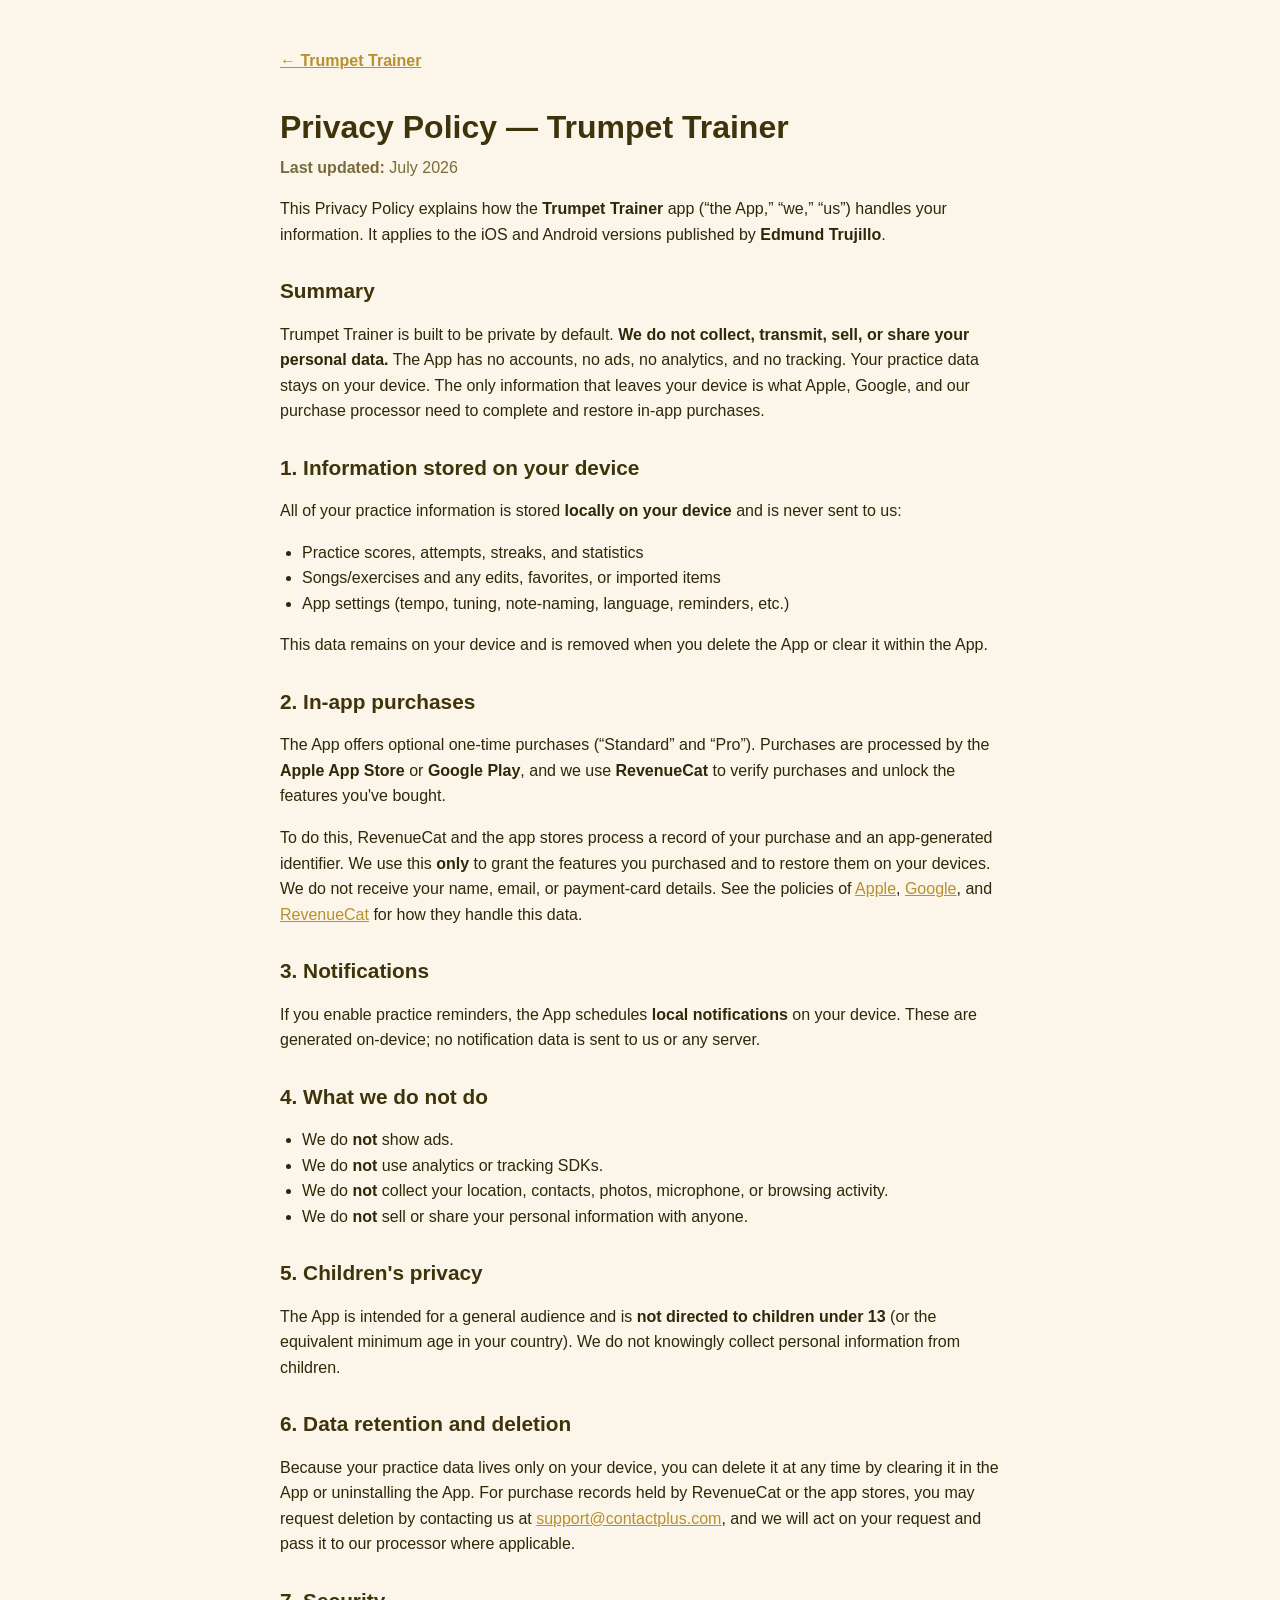
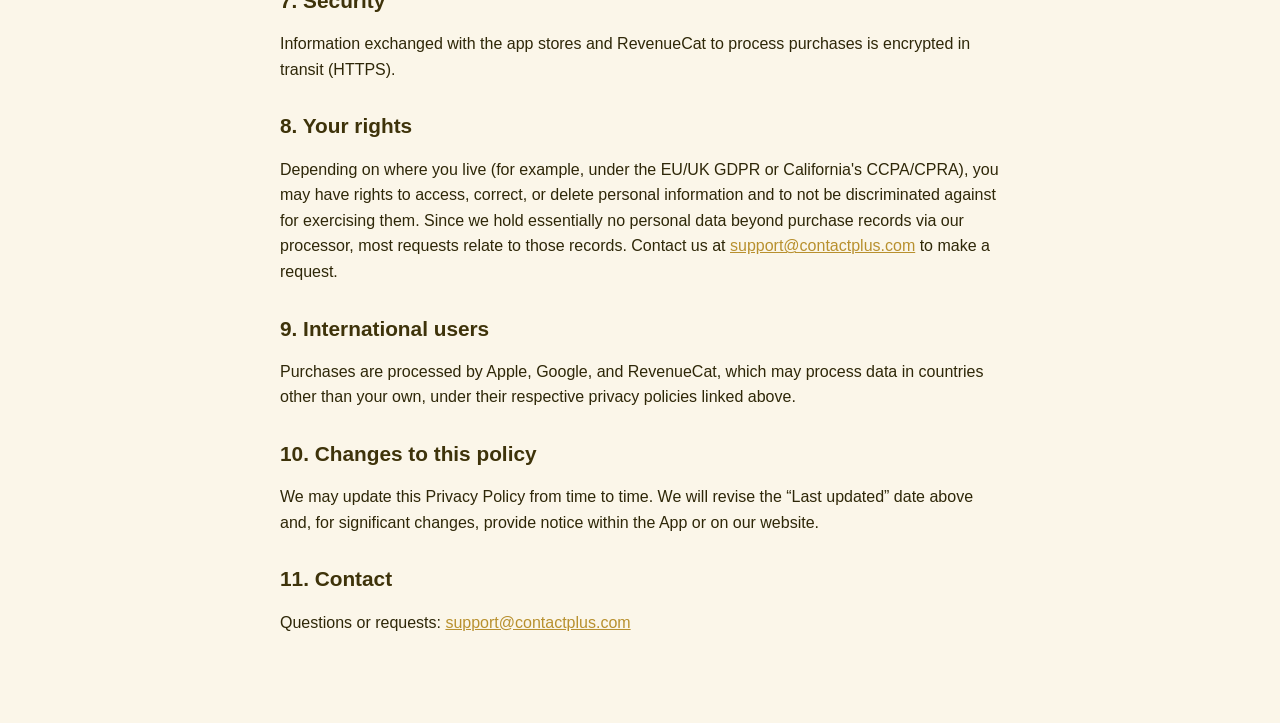
==== privacy.html @ 67b4b581 "Trumpet Trainer website" ====
<!DOCTYPE html>
<html lang="en">
<head>
  <meta charset="UTF-8" />
  <meta name="viewport" content="width=device-width, initial-scale=1.0" />
  <title>Privacy Policy — Trumpet Trainer</title>
  <meta name="description" content="Privacy Policy for the Trumpet Trainer app." />
  <link rel="stylesheet" href="styles.css" />
</head>
<body>
  <!--
    Fill these before publishing:
      [DATE]                    – effective / last-updated date
      [ContactPlus / ...]       – your legal/business name
      support@contactplus.com   – your support + data-request email
      [mailing address ...]     – optional postal address
  -->
  <article class="doc">
    <a class="back" href="/">← Trumpet Trainer</a>
    <h1>Privacy Policy — Trumpet Trainer</h1>
    <p class="updated"><strong>Last updated:</strong> July 2026</p>

    <p>This Privacy Policy explains how the <strong>Trumpet Trainer</strong> app
    (“the App,” “we,” “us”) handles your information. It applies to the iOS and
    Android versions published by <strong>Edmund Trujillo</strong>.</p>

    <h2>Summary</h2>
    <p>Trumpet Trainer is built to be private by default. <strong>We do not
    collect, transmit, sell, or share your personal data.</strong> The App has no
    accounts, no ads, no analytics, and no tracking. Your practice data stays on
    your device. The only information that leaves your device is what Apple,
    Google, and our purchase processor need to complete and restore in-app
    purchases.</p>

    <h2>1. Information stored on your device</h2>
    <p>All of your practice information is stored <strong>locally on your
    device</strong> and is never sent to us:</p>
    <ul>
      <li>Practice scores, attempts, streaks, and statistics</li>
      <li>Songs/exercises and any edits, favorites, or imported items</li>
      <li>App settings (tempo, tuning, note-naming, language, reminders, etc.)</li>
    </ul>
    <p>This data remains on your device and is removed when you delete the App or
    clear it within the App.</p>

    <h2>2. In-app purchases</h2>
    <p>The App offers optional one-time purchases (“Standard” and “Pro”).
    Purchases are processed by the <strong>Apple App Store</strong> or
    <strong>Google Play</strong>, and we use <strong>RevenueCat</strong> to
    verify purchases and unlock the features you've bought.</p>
    <p>To do this, RevenueCat and the app stores process a record of your purchase
    and an app-generated identifier. We use this <strong>only</strong> to grant
    the features you purchased and to restore them on your devices. We do not
    receive your name, email, or payment-card details. See the policies of
    <a href="https://www.apple.com/legal/privacy/">Apple</a>,
    <a href="https://policies.google.com/privacy">Google</a>, and
    <a href="https://www.revenuecat.com/privacy">RevenueCat</a> for how they
    handle this data.</p>

    <h2>3. Notifications</h2>
    <p>If you enable practice reminders, the App schedules <strong>local
    notifications</strong> on your device. These are generated on-device; no
    notification data is sent to us or any server.</p>

    <h2>4. What we do not do</h2>
    <ul>
      <li>We do <strong>not</strong> show ads.</li>
      <li>We do <strong>not</strong> use analytics or tracking SDKs.</li>
      <li>We do <strong>not</strong> collect your location, contacts, photos, microphone, or browsing activity.</li>
      <li>We do <strong>not</strong> sell or share your personal information with anyone.</li>
    </ul>

    <h2>5. Children's privacy</h2>
    <p>The App is intended for a general audience and is <strong>not directed to
    children under 13</strong> (or the equivalent minimum age in your country).
    We do not knowingly collect personal information from children.</p>

    <h2>6. Data retention and deletion</h2>
    <p>Because your practice data lives only on your device, you can delete it at
    any time by clearing it in the App or uninstalling the App. For purchase
    records held by RevenueCat or the app stores, you may request deletion by
    contacting us at <a href="mailto:support@contactplus.com">support@contactplus.com</a>,
    and we will act on your request and pass it to our processor where applicable.</p>

    <h2>7. Security</h2>
    <p>Information exchanged with the app stores and RevenueCat to process
    purchases is encrypted in transit (HTTPS).</p>

    <h2>8. Your rights</h2>
    <p>Depending on where you live (for example, under the EU/UK GDPR or
    California's CCPA/CPRA), you may have rights to access, correct, or delete
    personal information and to not be discriminated against for exercising them.
    Since we hold essentially no personal data beyond purchase records via our
    processor, most requests relate to those records. Contact us at
    <a href="mailto:support@contactplus.com">support@contactplus.com</a> to make a request.</p>

    <h2>9. International users</h2>
    <p>Purchases are processed by Apple, Google, and RevenueCat, which may process
    data in countries other than your own, under their respective privacy policies
    linked above.</p>

    <h2>10. Changes to this policy</h2>
    <p>We may update this Privacy Policy from time to time. We will revise the
    “Last updated” date above and, for significant changes, provide notice within
    the App or on our website.</p>

    <h2>11. Contact</h2>
    <p>Questions or requests: <a href="mailto:support@contactplus.com">support@contactplus.com</a><br />
    </p>
  </article>
</body>
</html>
---- styles.css ----
/* Trumpet Trainer — landing site. Brass/cream theme matching the app. */
:root {
  --brass: #b8902e;
  --brass-bright: #c9a227;
  --ink: #2e2708;
  --heading: #3e330a;
  --cream: #fbf6e9;
  --cream-alt: #f4ecd6;
  --card: #fffdf6;
  --line: #e6dcbf;
  --max: 1040px;
}

* { box-sizing: border-box; }
html { scroll-behavior: smooth; }
body {
  margin: 0;
  font-family: -apple-system, BlinkMacSystemFont, "Segoe UI", Roboto, Helvetica, Arial, sans-serif;
  color: var(--ink);
  background: var(--cream);
  line-height: 1.6;
}
.wrap { max-width: var(--max); margin: 0 auto; padding: 0 20px; }
a { color: var(--brass); text-decoration: none; }
a:hover { text-decoration: underline; }
h1, h2, h3 { color: var(--heading); line-height: 1.2; }

/* Header */
.site-header {
  position: sticky; top: 0; z-index: 10;
  background: rgba(251, 246, 233, 0.92);
  backdrop-filter: saturate(180%) blur(8px);
  border-bottom: 1px solid var(--line);
}
.nav { display: flex; align-items: center; justify-content: space-between; height: 60px; }
.brand { font-weight: 800; font-size: 1.15rem; color: var(--heading); }
.nav nav a { margin-left: 18px; color: var(--ink); font-weight: 600; font-size: 0.95rem; }

/* Hero */
.hero {
  padding: 72px 0 56px;
  background: linear-gradient(180deg, #fff8e4 0%, var(--cream) 100%);
  border-bottom: 1px solid var(--line);
  text-align: center;
}
.hero h1 { font-size: clamp(2rem, 5vw, 3.1rem); margin: 0 0 16px; }
.lede { font-size: 1.2rem; max-width: 680px; margin: 0 auto 28px; }
.fineprint { color: #7a6b3a; font-size: 0.9rem; margin-top: 16px; }

.store-badges { display: flex; gap: 14px; justify-content: center; flex-wrap: wrap; }
.badge {
  display: inline-block; padding: 13px 22px; border-radius: 12px;
  background: var(--heading); color: #fff; font-weight: 700;
  border: 1px solid #241d05;
}
.badge:hover { text-decoration: none; background: #4d4010; }

/* Sections */
.section { padding: 64px 0; }
.section.alt { background: var(--cream-alt); border-top: 1px solid var(--line); border-bottom: 1px solid var(--line); }
.section h2 { text-align: center; font-size: clamp(1.5rem, 3.5vw, 2.1rem); margin: 0 0 36px; }

/* Feature grid */
.grid { display: grid; grid-template-columns: repeat(auto-fit, minmax(260px, 1fr)); gap: 20px; }
.card {
  background: var(--card); border: 1px solid var(--line);
  border-radius: 14px; padding: 22px;
}
.card h3 { margin: 0 0 8px; font-size: 1.1rem; }
.card p { margin: 0; }
.langs { text-align: center; margin-top: 32px; color: #7a6b3a; }

/* Plans */
.plans { display: grid; grid-template-columns: repeat(auto-fit, minmax(240px, 1fr)); gap: 20px; }
.plan {
  background: var(--card); border: 1px solid var(--line);
  border-radius: 16px; padding: 26px; text-align: center;
}
.plan.featured { border-color: var(--brass); box-shadow: 0 6px 24px rgba(184, 144, 46, 0.18); }
.plan h3 { margin: 0 0 6px; }
.plan .price { color: var(--brass); font-weight: 800; margin: 0 0 16px; }
.plan ul { list-style: none; padding: 0; margin: 0; text-align: left; }
.plan li { padding: 7px 0 7px 26px; position: relative; border-top: 1px solid var(--line); }
.plan li:first-child { border-top: none; }
.plan li::before { content: "✓"; color: var(--brass); position: absolute; left: 4px; font-weight: 800; }

/* Video (optional) */
.video { position: relative; padding-bottom: 56.25%; height: 0; max-width: 760px; margin: 0 auto; }
.video iframe { position: absolute; inset: 0; width: 100%; height: 100%; border: 0; border-radius: 14px; }

/* Footer */
.site-footer { border-top: 1px solid var(--line); padding: 28px 0; background: var(--cream-alt); }
.foot { display: flex; align-items: center; justify-content: space-between; flex-wrap: wrap; gap: 12px; }
.foot p { margin: 0; color: #7a6b3a; }
.foot nav a { margin-left: 16px; color: var(--ink); font-weight: 600; }

/* Legal / content pages */
.doc { max-width: 760px; margin: 0 auto; padding: 48px 20px 72px; }
.doc h1 { font-size: 2rem; margin-bottom: 8px; }
.doc h2 { font-size: 1.3rem; margin-top: 32px; }
.doc .updated { color: #7a6b3a; margin-top: 0; }
.doc ul { padding-left: 22px; }
.doc a { text-decoration: underline; }
.back { display: inline-block; margin-bottom: 8px; font-weight: 600; }

@media (max-width: 560px) {
  .nav nav a { margin-left: 12px; font-size: 0.85rem; }
  .brand { font-size: 1rem; }
}
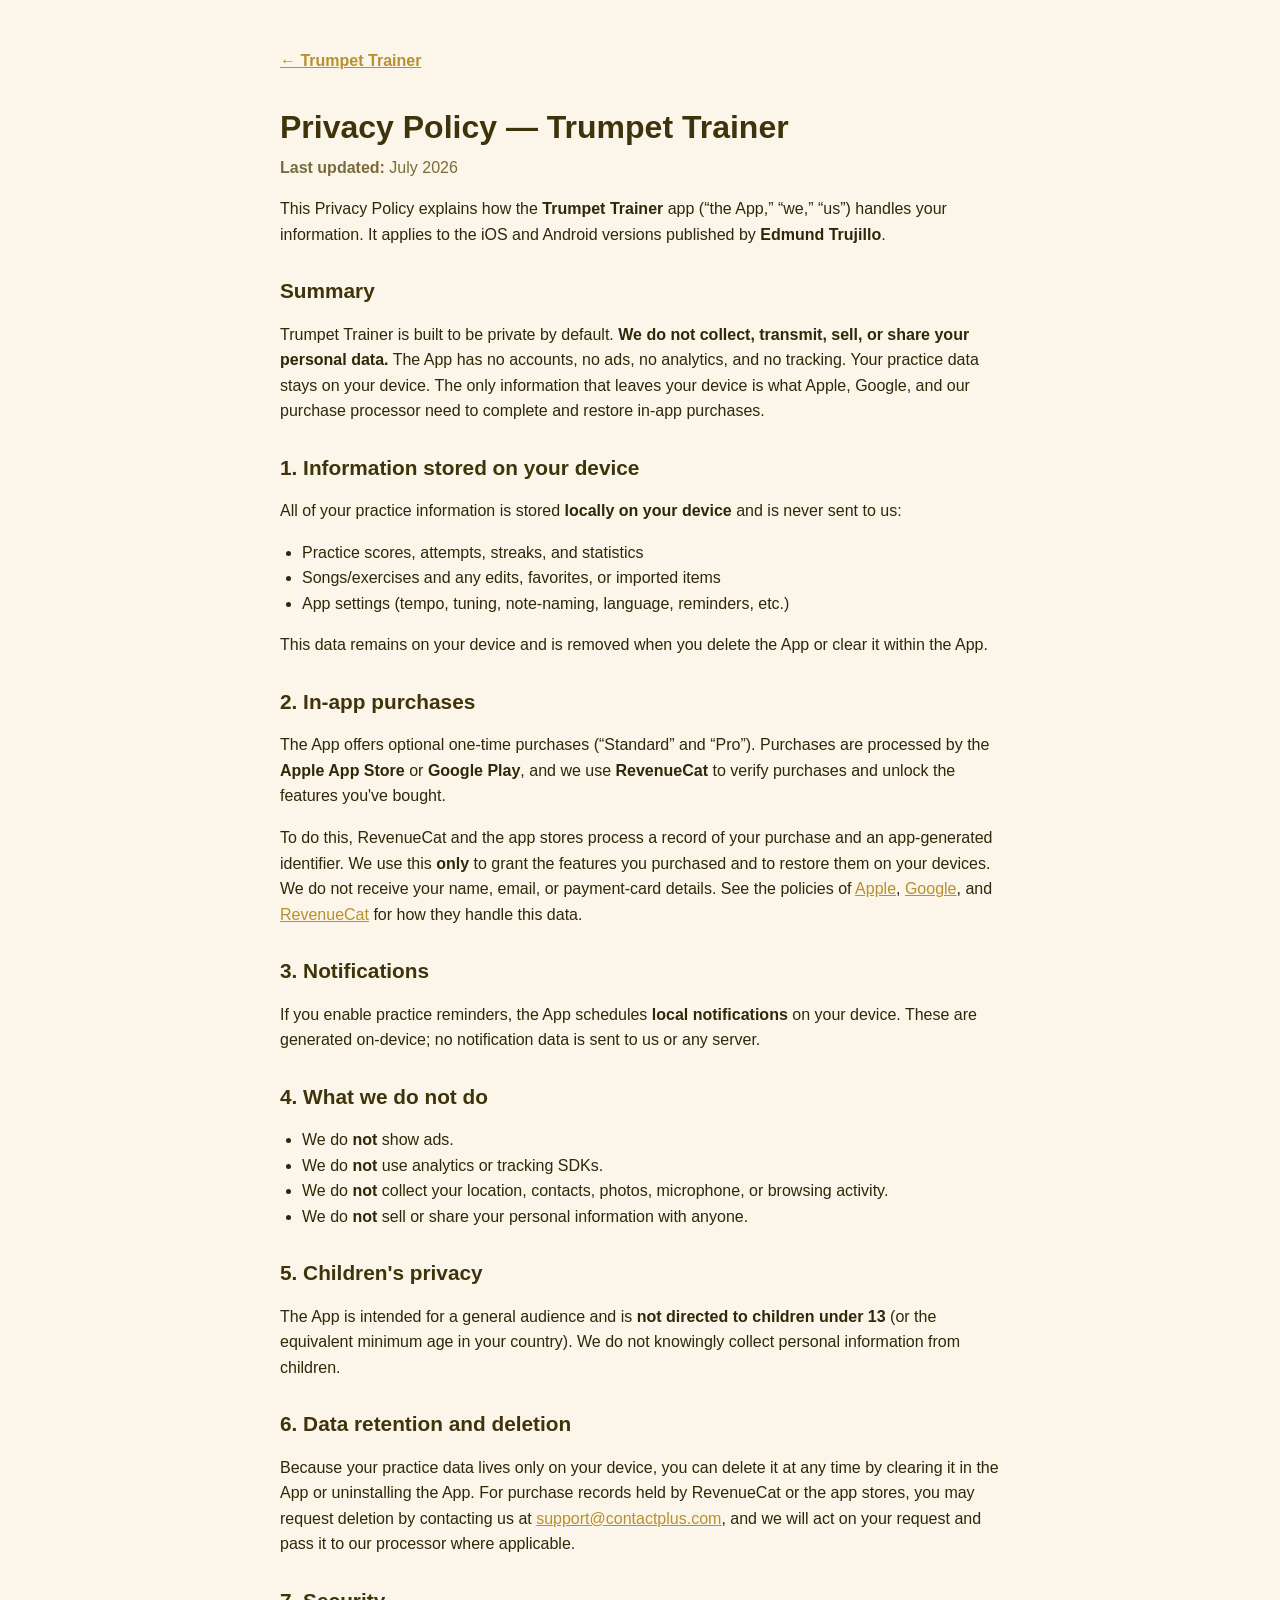
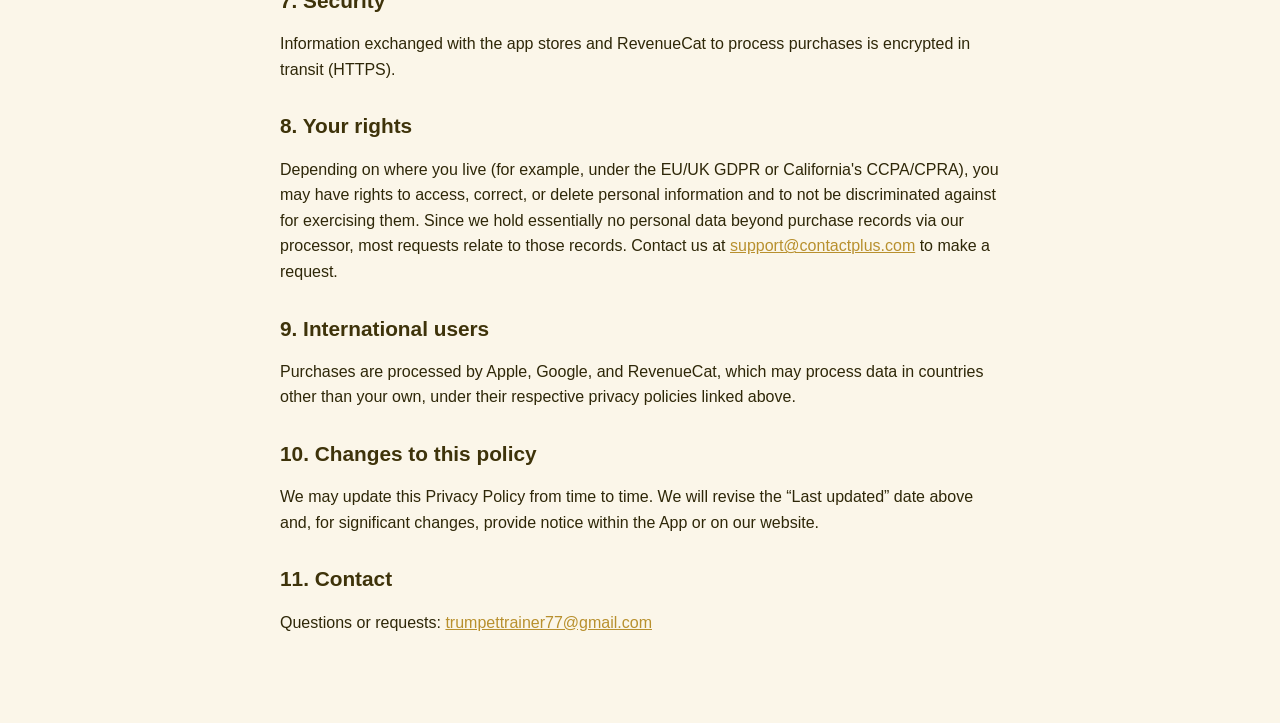
==== commit 4b332ce7: "Update contact email to trumpettrainer77@gmail.com in footer, privacy, and support pages" ====
--- a/privacy.html
+++ b/privacy.html
@@ -16,7 +16,7 @@
       [mailing address ...]     – optional postal address
   -->
   <article class="doc">
-    <a class="back" href="/">← Trumpet Trainer</a>
+    <a class="back" href="index.html">← Trumpet Trainer</a>
     <h1>Privacy Policy — Trumpet Trainer</h1>
     <p class="updated"><strong>Last updated:</strong> July 2026</p>
 
@@ -105,7 +105,7 @@
     the App or on our website.</p>
 
     <h2>11. Contact</h2>
-    <p>Questions or requests: <a href="mailto:support@contactplus.com">support@contactplus.com</a><br />
+    <p>Questions or requests: <a href="mailto:trumpettrainer77@gmail.com">trumpettrainer77@gmail.com</a><br />
     </p>
   </article>
 </body>
